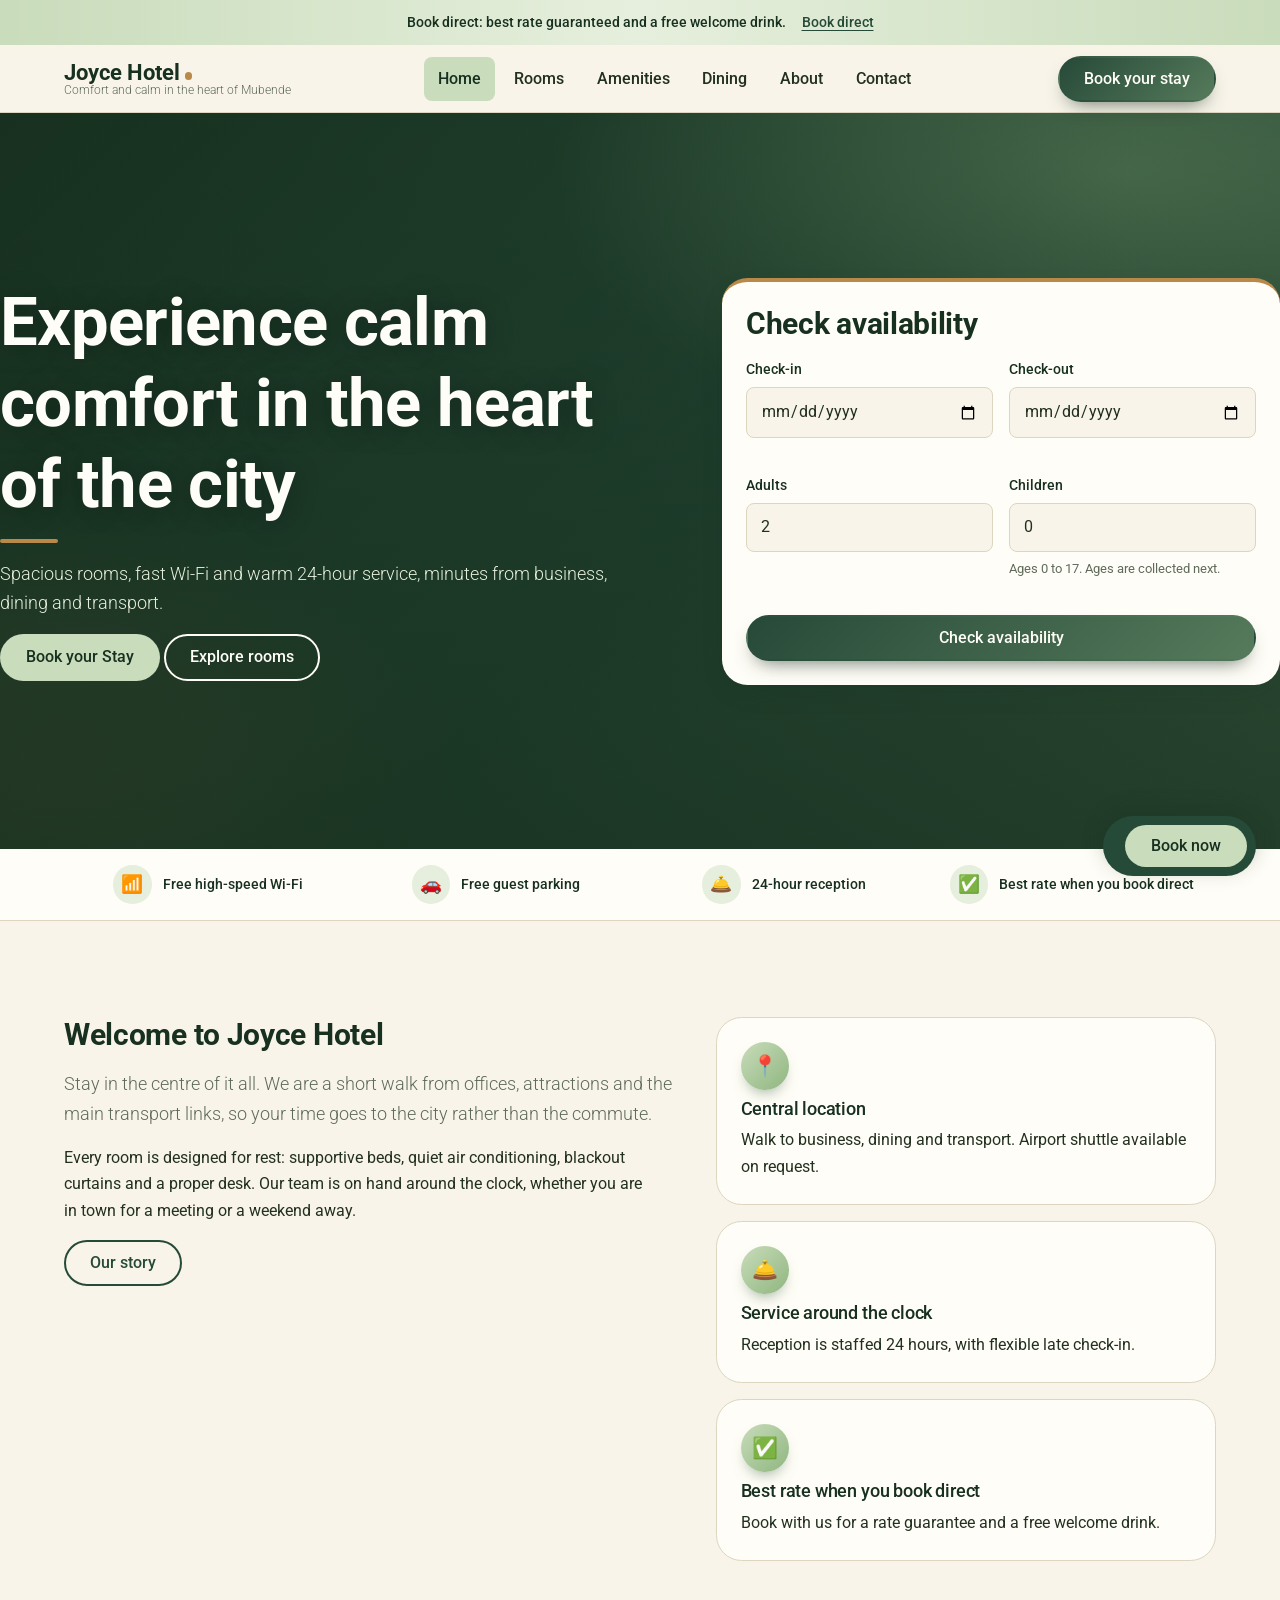
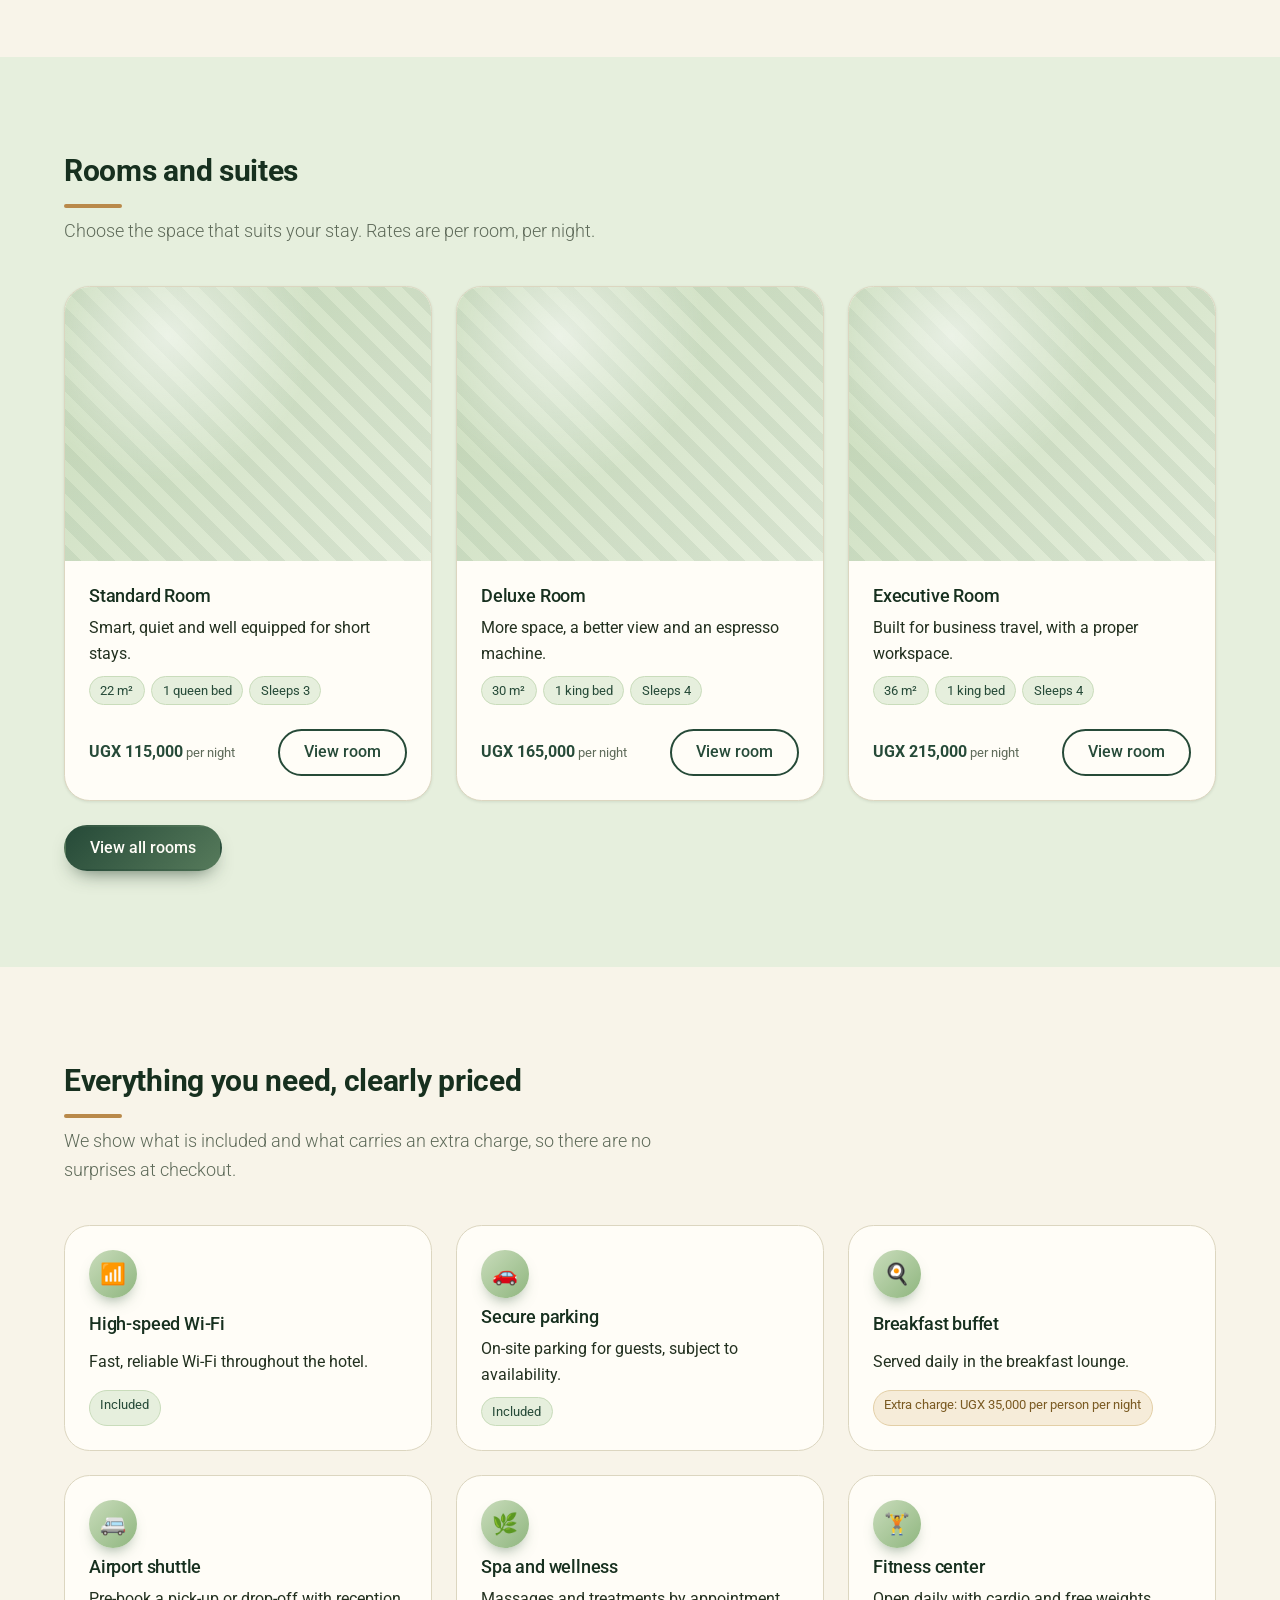
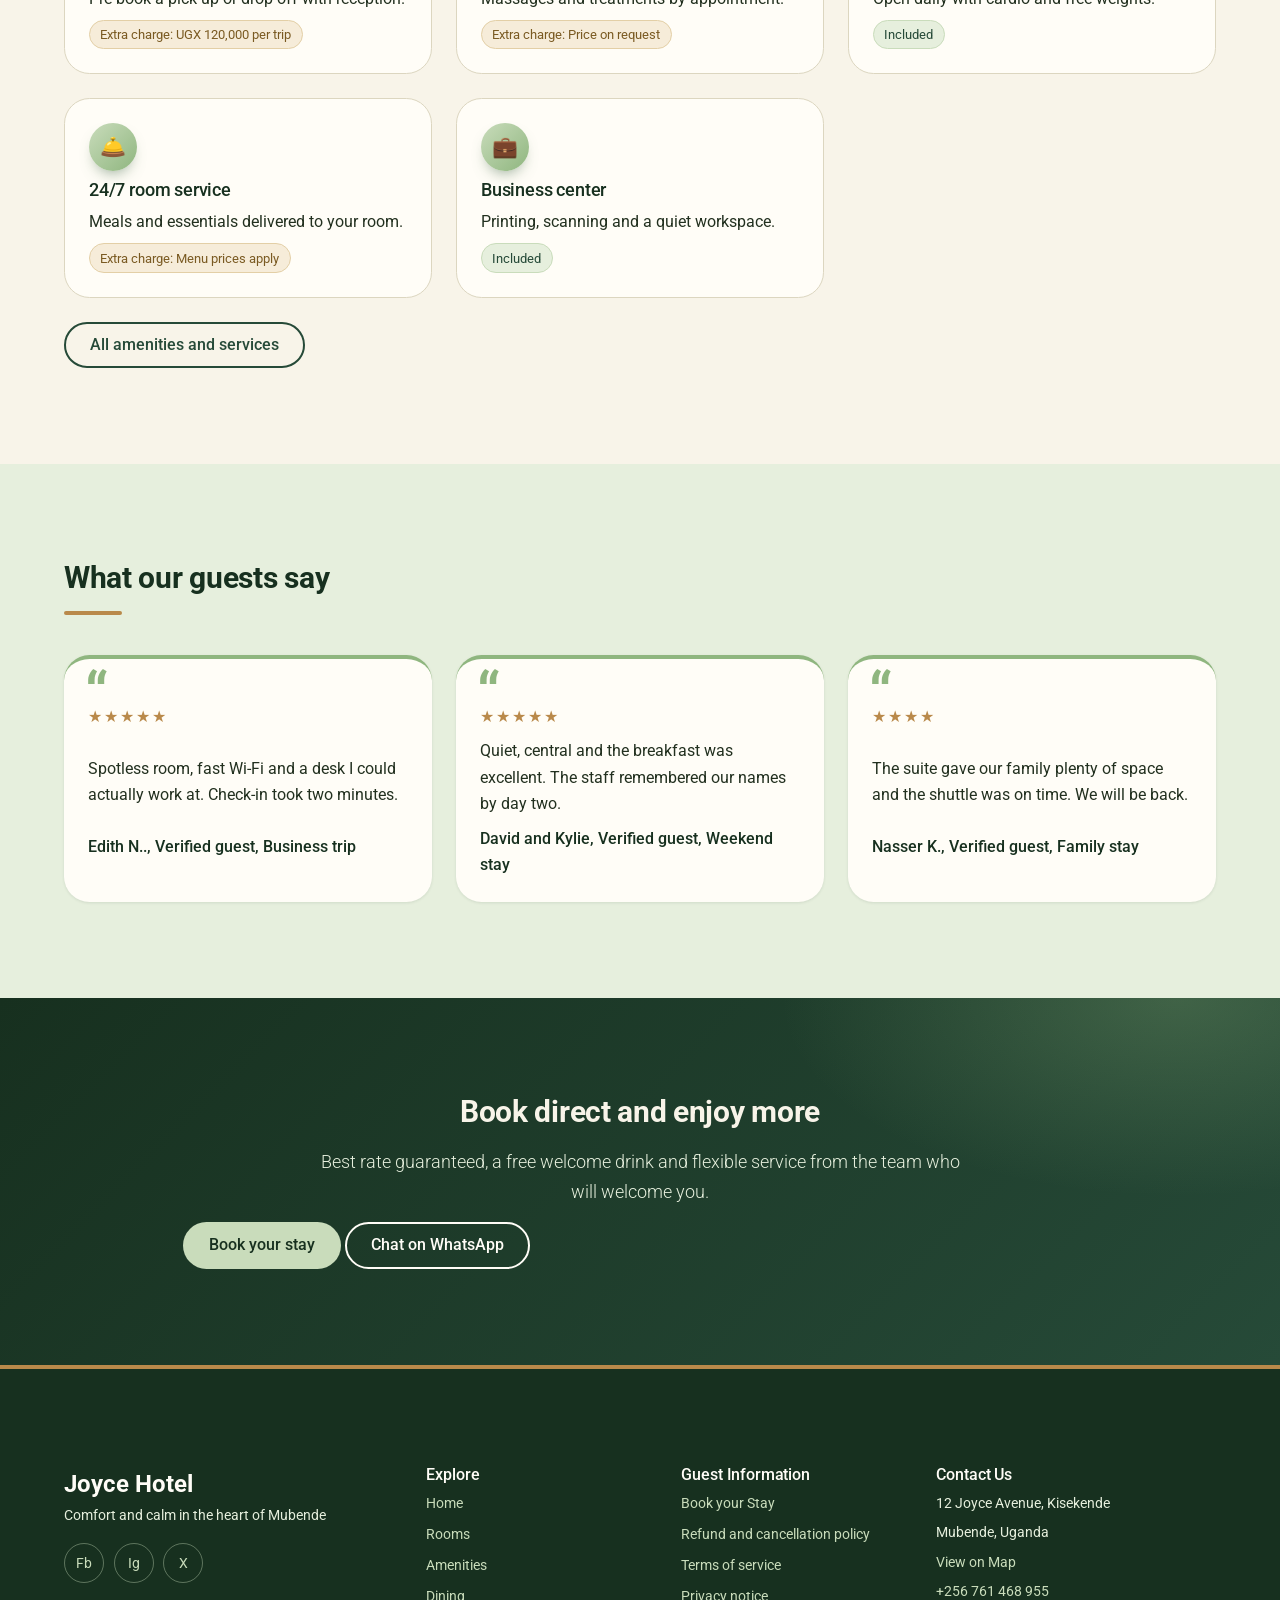
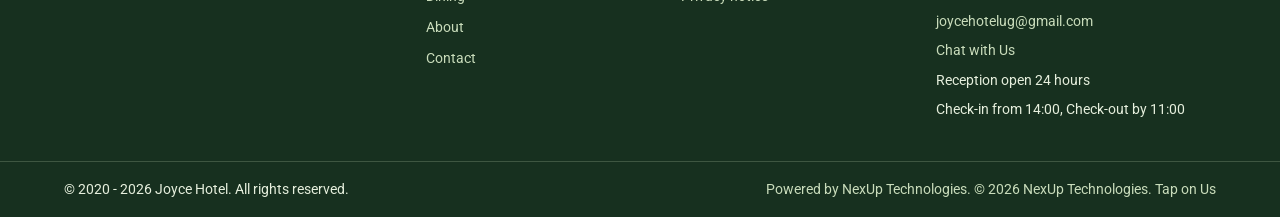
==== index.html @ 11db2467 "Add files via upload" ====
<!DOCTYPE html>
<html lang="en">
<head>
  <meta charset="utf-8">
  <meta name="viewport" content="width=device-width, initial-scale=1">
  <title>Joyce Hotel | Comfortable stays in the heart of Mubende</title>
  <meta name="description" content="Book direct at Joyce Hotel for the best rate, a free welcome drink, fast Wi-Fi, parking and a central city location. Deluxe rooms, executive rooms and suites.">
  <meta name="theme-color" content="#264a38">
  <link rel="preconnect" href="https://fonts.googleapis.com">
  <link rel="preconnect" href="https://fonts.gstatic.com" crossorigin>
  <link href="https://fonts.googleapis.com/css2?family=Roboto:wght@300;400;500;700&display=swap" rel="stylesheet">
  <link rel="stylesheet" href="assets/css/style.css">
  <link rel="stylesheet" href="assets/css/responsive.css">
  <link rel="icon" href="data:image/svg+xml,%3Csvg xmlns=%27http://www.w3.org/2000/svg%27 viewBox=%270 0 100 100%27%3E%3Ctext y=%27.9em%27 font-size=%2790%27%3E%F0%9F%8F%A8%3C/text%3E%3C/svg%3E">
</head>
<body>
  <div data-component="header"></div>

  <main id="main">

    <!-- HERO + AVAILABILITY WIDGET -->
    <section class="hero" aria-labelledby="hero-title">
      <div class="container hero-inner">
        <div class="stack">
          <h1 id="hero-title">Experience calm comfort in the heart of the city</h1>
          <p class="lead">Spacious rooms, fast Wi-Fi and warm 24-hour service, minutes from business, dining and transport.</p>
          <p>
            <a class="btn btn--soft" href="booking.html">Book your Stay</a>
            <a class="btn btn--ghost" href="rooms.html" style="color: var(--white); border-color: var(--white);">Explore rooms</a>
          </p>
        </div>

        <!-- Handled by booking.js (strict validation). Works as a plain GET form to booking.html. -->
        <form id="search-form" class="search-card" action="booking.html" method="get" data-availability-form>
          <h2>Check availability</h2>
          <div class="form-alert form-alert--error hidden" data-form-alert role="alert"></div>
          <div class="form-grid mt-2">
            <div class="field">
              <label for="s-checkIn">Check-in</label>
              <input type="date" id="s-checkIn" name="checkIn" required>
              <span class="field-error" data-error-for="checkIn" role="alert"></span>
            </div>
            <div class="field">
              <label for="s-checkOut">Check-out</label>
              <input type="date" id="s-checkOut" name="checkOut" required>
              <span class="field-error" data-error-for="checkOut" role="alert"></span>
            </div>
            <div class="field">
              <label for="s-adults">Adults</label>
              <input type="number" id="s-adults" name="adults" min="1" max="6" step="1" value="2" inputmode="numeric" required>
              <span class="field-error" data-error-for="adults" role="alert"></span>
            </div>
            <div class="field">
              <label for="s-children">Children</label>
              <input type="number" id="s-children" name="children" min="0" max="4" step="1" value="0" inputmode="numeric" required>
              <span class="field-hint">Ages 0 to <span data-cfg="booking.maxChildAge"></span>. Ages are collected next.</span>
              <span class="field-error" data-error-for="children" role="alert"></span>
            </div>
          </div>
          <button class="btn btn--primary btn--block mt-2" type="submit">Check availability</button>
        </form>
      </div>
    </section>

    <!-- TRUST STRIP -->
    <section class="trust-strip" aria-label="Why stay with us">
      <div class="container">
        <ul role="list">
          <li><span class="trust-icon" aria-hidden="true">📶</span>Free high-speed Wi-Fi</li>
          <li><span class="trust-icon" aria-hidden="true">🚗</span>Free guest parking</li>
          <li><span class="trust-icon" aria-hidden="true">🛎️</span>24-hour reception</li>
          <li><span class="trust-icon" aria-hidden="true">✅</span>Best rate when you book direct</li>
        </ul>
      </div>
    </section>

    <!-- ABOUT -->
    <section class="section" aria-labelledby="about-title">
      <div class="container grid split">
        <div class="stack">
          <h2 id="about-title">Welcome to <span data-cfg="hotel.name"></span></h2>
          <p class="lead">Stay in the centre of it all. We are a short walk from offices, attractions and the main transport links, so your time goes to the city rather than the commute.</p>
          <p>Every room is designed for rest: supportive beds, quiet air conditioning, blackout curtains and a proper desk. Our team is on hand around the clock, whether you are in town for a meeting or a weekend away.</p>
          <p><a class="btn btn--ghost" href="about.html">Our story</a></p>
        </div>
        <div class="stack">
          <article class="amenity">
            <span class="amenity-icon" aria-hidden="true">📍</span>
            <h3>Central location</h3>
            <p>Walk to business, dining and transport. Airport shuttle available on request.</p>
          </article>
          <article class="amenity">
            <span class="amenity-icon" aria-hidden="true">🛎️</span>
            <h3>Service around the clock</h3>
            <p>Reception is staffed 24 hours, with flexible late check-in.</p>
          </article>
          <article class="amenity">
            <span class="amenity-icon" aria-hidden="true">✅</span>
            <h3>Best rate when you book direct</h3>
            <p>Book with us for a rate guarantee and a free welcome drink.</p>
          </article>
        </div>
      </div>
    </section>

    <!-- FEATURED ROOMS -->
    <section class="section section--sage" aria-labelledby="rooms-title">
      <div class="container">
        <div class="section-head">
          <h2 id="rooms-title">Rooms and suites</h2>
          <p class="lead">Choose the space that suits your stay. Rates are per room, per night.</p>
        </div>
        <div class="grid grid--rooms" data-render="featured-rooms" data-limit="3"></div>
        <p class="mt-3"><a class="btn btn--primary" href="rooms.html">View all rooms</a></p>
      </div>
    </section>

    <!-- AMENITIES -->
    <section class="section" aria-labelledby="amenities-title">
      <div class="container">
        <div class="section-head">
          <h2 id="amenities-title">Everything you need, clearly priced</h2>
          <p class="lead">We show what is included and what carries an extra charge, so there are no surprises at checkout.</p>
        </div>
        <div class="grid grid--amenities" data-render="amenities"></div>
        <p class="mt-3"><a class="btn btn--ghost" href="amenities.html">All amenities and services</a></p>
      </div>
    </section>

    <!-- REVIEWS -->
    <section class="section section--sage" aria-labelledby="reviews-title">
      <div class="container">
        <div class="section-head">
          <h2 id="reviews-title">What our guests say</h2>
        </div>
        <div class="grid grid--reviews" data-render="reviews"></div>
      </div>
    </section>

    <!-- DIRECT BOOKING -->
    <section class="section section--forest" aria-labelledby="direct-title">
      <div class="container text-center stack">
        <h2 id="direct-title">Book direct and enjoy more</h2>
        <p class="lead" style="margin-inline: auto; color: var(--sage-100);">Best rate guaranteed, a free welcome drink and flexible service from the team who will welcome you.</p>
        <p>
          <a class="btn btn--soft" href="booking.html">Book your stay</a>
          <a class="btn btn--ghost" href="#" data-link="whatsapp" style="color: var(--white); border-color: var(--white);">Chat on WhatsApp</a>
        </p>
      </div>
    </section>

  </main>

  <div data-component="footer"></div>

  <script src="assets/js/config.js" defer></script>
  <script src="assets/js/main.js" defer></script>
  <script src="assets/js/booking.js" defer></script>
</body>
</html>
---- assets/css/style.css ----
/* ==========================================================================
   Joyce Hotel: style.css  (base, mobile-first)
   Contents: 1 Tokens · 2 Reset · 3 Type · 4 Layout · 5 Buttons · 6 Header/Nav
   7 Hero · 8 Booking form · 9 Cards · 10 Sections · 11 Dialog · 12 Policies
   13 Footer · 14 Book-now bar · 15 Utilities
   Edit colours/fonts ONLY in section 1.
   ========================================================================== */

/* 1. TOKENS */
:root {
  --cream: #f8f4e9;
  --cream-deep: #efe8d3;
  --sage-100: #e6efdd;
  --sage-300: #c9dcbb;
  --sage-500: #8fb67f;
  --moss: #567a5b;
  --forest: #264a38;
  --forest-dark: #17301f;
  --ink: #22301f;
  --muted: #5f6b5a;
  --line: #dcd6c0;
  --accent: #b9894a;          /* quiet brass, used sparingly */
  --danger: #a6392f;
  --success: #2f7a4b;
  --white: #fffdf7;

  --font: "Roboto", "Helvetica Neue", Arial, sans-serif;
  --fs-sm: 0.875rem;
  --fs-base: 1rem;
  --fs-md: 1.125rem;
  --fs-lg: clamp(1.4rem, 1.1rem + 1.2vw, 1.9rem);
  --fs-xl: clamp(1.9rem, 1.3rem + 2.6vw, 3.1rem);
  --fs-hero: clamp(2.2rem, 1.4rem + 4vw, 4.2rem);

  --space-1: 0.5rem;
  --space-2: 1rem;
  --space-3: 1.5rem;
  --space-4: 2.5rem;
  --space-5: clamp(3rem, 2rem + 5vw, 6rem);

  --radius-sm: 0.5rem;
  --radius: 0.9rem;
  --radius-lg: 1.6rem;
  --shadow-sm: 0 1px 3px rgba(23, 48, 31, 0.1);
  --shadow-md: 0 10px 30px -12px rgba(23, 48, 31, 0.28);
  --header-h: 4.25rem;
  --container: 72rem;
  --ease: 0.25s ease;
}

/* 2. RESET */
*, *::before, *::after { box-sizing: border-box; }
* { margin: 0; }
html { scroll-behavior: smooth; scroll-padding-top: calc(var(--header-h) + 1rem); -webkit-text-size-adjust: 100%; }
body {
  font-family: var(--font);
  font-size: var(--fs-base);
  line-height: 1.65;
  color: var(--ink);
  background: var(--cream);
  padding-bottom: 5rem; /* room for mobile book bar */
  -webkit-font-smoothing: antialiased;
}
img, picture, svg, video { display: block; max-width: 100%; height: auto; }
input, button, select, textarea { font: inherit; color: inherit; }
button { cursor: pointer; }
a { color: var(--forest); text-underline-offset: 0.2em; }
ul[role="list"], ol[role="list"] { list-style: none; padding: 0; }
:focus-visible { outline: 3px solid var(--accent); outline-offset: 3px; border-radius: 4px; }
.skip-link { position: absolute; left: -999px; top: 0; background: var(--forest); color: var(--white); padding: 0.75rem 1rem; z-index: 200; }
.skip-link:focus { left: 0.5rem; top: 0.5rem; }

/* 3. TYPE */
h1, h2, h3, h4 { line-height: 1.2; font-weight: 700; color: var(--forest-dark); letter-spacing: -0.01em; }
h1 { font-size: var(--fs-xl); }
h2 { font-size: var(--fs-lg); }
h3 { font-size: var(--fs-md); font-weight: 500; }
p { max-width: 65ch; }
.lead { font-size: var(--fs-md); color: var(--muted); font-weight: 300; }
.price { font-weight: 700; color: var(--forest); }
.price small { font-weight: 400; color: var(--muted); }

/* 4. LAYOUT */
.container { width: min(100% - 2rem, var(--container)); margin-inline: auto; }
.section { padding-block: var(--space-5); }
.section--sage { background: var(--sage-100); }
.section--forest { background: var(--forest); color: var(--cream); }
.section--forest h2, .section--forest h3 { color: var(--cream); }
.section-head { margin-bottom: var(--space-4); display: grid; gap: var(--space-1); }
.grid { display: grid; gap: var(--space-3); }
.grid--rooms, .grid--amenities, .grid--reviews { grid-template-columns: 1fr; }
.stack > * + * { margin-top: var(--space-2); }
.page-hero { padding-block: var(--space-5) var(--space-4); background: var(--sage-100); border-bottom: 1px solid var(--line); }

/* 5. BUTTONS */
.btn {
  display: inline-flex; align-items: center; justify-content: center; gap: 0.5rem;
  min-height: 2.9rem; padding: 0.7rem 1.5rem;
  border: 2px solid transparent; border-radius: 999px;
  font-weight: 500; text-decoration: none; line-height: 1;
  transition: background var(--ease), color var(--ease), transform var(--ease);
}
.btn--primary { background: var(--forest); color: var(--white); }
.btn--primary:hover { background: var(--forest-dark); }
.btn--soft { background: var(--sage-300); color: var(--forest-dark); }
.btn--soft:hover { background: var(--sage-500); }
.btn--ghost { border-color: var(--forest); color: var(--forest); background: transparent; }
.btn--ghost:hover { background: var(--forest); color: var(--white); }
.btn--whatsapp { background: #1f8f4e; color: #fff; }
.btn--whatsapp:hover { background: #17703c; }
.btn--block { width: 100%; }
.btn[disabled], .btn[aria-disabled="true"] { opacity: 0.5; cursor: not-allowed; }

/* 6. HEADER / NAV */
.site-header {
  position: sticky; top: 0; z-index: 100; height: var(--header-h);
  background: rgba(248, 244, 233, 0.96); backdrop-filter: blur(8px);
  border-bottom: 1px solid var(--line);
}
.nav { height: 100%; display: flex; align-items: center; justify-content: space-between; gap: var(--space-2); }
.brand { display: flex; flex-direction: column; text-decoration: none; line-height: 1.1; color: var(--forest-dark); }
.brand-name { font-size: 1.35rem; font-weight: 700; }
.brand-tag { font-size: 0.75rem; color: var(--muted); font-weight: 300; }
.nav-toggle {
  display: inline-grid; place-items: center; width: 2.9rem; height: 2.9rem;
  border: 1px solid var(--line); border-radius: var(--radius-sm); background: var(--white);
}
.nav-toggle-bars, .nav-toggle-bars::before, .nav-toggle-bars::after {
  display: block; width: 1.3rem; height: 2px; background: var(--forest); content: ""; transition: transform var(--ease), opacity var(--ease);
}
.nav-toggle-bars { position: relative; }
.nav-toggle-bars::before { position: absolute; top: -6px; }
.nav-toggle-bars::after { position: absolute; top: 6px; }
.nav-toggle[aria-expanded="true"] .nav-toggle-bars { background: transparent; }
.nav-toggle[aria-expanded="true"] .nav-toggle-bars::before { transform: translateY(6px) rotate(45deg); }
.nav-toggle[aria-expanded="true"] .nav-toggle-bars::after { transform: translateY(-6px) rotate(-45deg); }
.nav-menu {
  position: absolute; inset: var(--header-h) 0 auto 0;
  display: none; flex-direction: column; gap: 0.25rem; padding: var(--space-2);
  background: var(--cream); border-bottom: 1px solid var(--line); box-shadow: var(--shadow-md);
  list-style: none; margin: 0;
}
.nav-menu.is-open { display: flex; }
.nav-link { display: block; padding: 0.8rem 1rem; border-radius: var(--radius-sm); text-decoration: none; color: var(--ink); font-weight: 500; }
.nav-link:hover { background: var(--sage-100); }
.nav-link[aria-current="page"] { background: var(--sage-300); color: var(--forest-dark); }
.nav-cta { display: none; }

/* 7. HERO */
.hero { position: relative; isolation: isolate; color: var(--white); padding-block: var(--space-5); min-height: min(88vh, 46rem); display: flex; align-items: center; }
.hero::before {
  content: ""; position: absolute; inset: 0; z-index: -2;
  background: var(--forest) url("../images/hero-bg.jpg") center / cover no-repeat;
}
.hero::after { content: ""; position: absolute; inset: 0; z-index: -1; background: linear-gradient(180deg, rgba(23,48,31,0.55), rgba(23,48,31,0.78)); }
.hero h1 { font-size: var(--fs-hero); color: var(--white); max-width: 16ch; }
.hero .lead { color: var(--sage-100); margin-top: var(--space-2); }
.hero-inner { display: grid; gap: var(--space-4); width: 100%; }

/* 8. BOOKING FORM (shared by hero widget + booking page) */
.search-card, .form-card {
  background: var(--white); color: var(--ink); border-radius: var(--radius-lg);
  padding: var(--space-3); box-shadow: var(--shadow-md);
}
.form-grid { display: grid; gap: var(--space-2); grid-template-columns: 1fr; }
.field { display: grid; gap: 0.35rem; align-content: start; }
.field label, .field legend { font-size: var(--fs-sm); font-weight: 500; color: var(--forest-dark); }
.field input, .field select, .field textarea {
  width: 100%; min-height: 2.9rem; padding: 0.65rem 0.85rem;
  background: var(--cream); border: 1.5px solid var(--line); border-radius: var(--radius-sm);
  transition: border-color var(--ease), box-shadow var(--ease);
}
.field textarea { min-height: 6.5rem; resize: vertical; }
.field input:focus, .field select:focus, .field textarea:focus { border-color: var(--moss); box-shadow: 0 0 0 3px var(--sage-300); outline: none; }
.field.has-error input, .field.has-error select, .field.has-error textarea { border-color: var(--danger); background: #fdf3f1; }
.field-hint { font-size: 0.8rem; color: var(--muted); }
.field-error { font-size: 0.82rem; color: var(--danger); font-weight: 500; min-height: 1.1em; }
.field--full { grid-column: 1 / -1; }
.child-ages { display: grid; gap: var(--space-1); grid-template-columns: repeat(2, 1fr); }
.check { display: flex; gap: 0.7rem; align-items: flex-start; font-size: var(--fs-sm); }
.check input { width: 1.2rem; height: 1.2rem; min-height: 0; margin-top: 0.2rem; accent-color: var(--forest); }
.form-alert { padding: 0.9rem 1rem; border-radius: var(--radius-sm); font-size: var(--fs-sm); }
.form-alert--error { background: #fdf3f1; border: 1px solid var(--danger); color: var(--danger); }
.form-alert--success { background: var(--sage-100); border: 1px solid var(--success); color: var(--forest-dark); }
.summary { border: 1px solid var(--line); border-radius: var(--radius); padding: var(--space-2); background: var(--cream); }
.summary dl { display: grid; grid-template-columns: 1fr auto; gap: 0.4rem 1rem; }
.summary dt { color: var(--muted); }
.summary dd { text-align: right; font-weight: 500; }
.summary .total { grid-column: 1 / -1; border-top: 1px solid var(--line); padding-top: 0.6rem; display: flex; justify-content: space-between; font-weight: 700; color: var(--forest-dark); font-size: var(--fs-md); }

.form-card fieldset { border: 0; padding: 0; margin: 0; min-width: 0; display: grid; gap: var(--space-2); }
.form-card fieldset + fieldset { margin-top: var(--space-3); padding-top: var(--space-3); border-top: 1px solid var(--line); }
.form-card legend { font-size: var(--fs-md); font-weight: 700; color: var(--forest-dark); padding: 0; margin-bottom: var(--space-1); }
.form-card--wide { max-width: 52rem; margin-inline: auto; }

/* 9. CARDS */
.card { background: var(--white); border: 1px solid var(--line); border-radius: var(--radius); overflow: hidden; display: flex; flex-direction: column; transition: box-shadow var(--ease), transform var(--ease); }
.card:hover { box-shadow: var(--shadow-md); }
.card-media { aspect-ratio: 4 / 3; background: var(--sage-300); object-fit: cover; width: 100%; }
.card-body { padding: var(--space-3); display: grid; gap: var(--space-1); flex: 1; align-content: start; }
.card-foot { padding: 0 var(--space-3) var(--space-3); display: flex; align-items: center; justify-content: space-between; gap: var(--space-2); flex-wrap: wrap; }
.tag-list { display: flex; flex-wrap: wrap; gap: 0.4rem; list-style: none; padding: 0; }
.tag { font-size: 0.8rem; padding: 0.2rem 0.65rem; border-radius: 999px; background: var(--sage-100); color: var(--forest); border: 1px solid var(--sage-300); }
.tag--paid { background: #f6ecd9; border-color: #e3cfa6; color: #7a5a22; }
.amenity { padding: var(--space-3); background: var(--white); border: 1px solid var(--line); border-radius: var(--radius); display: grid; gap: 0.5rem; }
.amenity-icon { width: 2.6rem; height: 2.6rem; display: grid; place-items: center; border-radius: 50%; background: var(--sage-300); color: var(--forest); font-size: 1.3rem; }
.review { padding: var(--space-3); background: var(--white); border-left: 4px solid var(--sage-500); border-radius: var(--radius-sm); display: grid; gap: 0.5rem; }
.review cite { font-style: normal; font-weight: 500; color: var(--forest-dark); }
.stars { color: var(--accent); letter-spacing: 0.12em; }

/* 10. SECTIONS & COMPONENTS */
.tabs { display: flex; gap: 0.5rem; overflow-x: auto; padding-bottom: 0.5rem; margin-bottom: var(--space-3); scrollbar-width: thin; }
.tab { flex: none; padding: 0.55rem 1.1rem; border-radius: 999px; border: 1.5px solid var(--line); background: var(--white); font-weight: 500; }
.tab[aria-selected="true"] { background: var(--forest); border-color: var(--forest); color: var(--white); }
.offer-banner { background: var(--sage-300); color: var(--forest-dark); padding: 0.7rem 0; text-align: center; font-size: var(--fs-sm); font-weight: 500; }
.offer-banner .container { display: flex; flex-wrap: wrap; justify-content: center; align-items: center; gap: 0.5rem 1rem; }
.gallery { display: grid; gap: var(--space-1); grid-template-columns: repeat(2, 1fr); }
.gallery button { padding: 0; border: 0; border-radius: var(--radius-sm); overflow: hidden; background: var(--sage-300); aspect-ratio: 1; }
.gallery img { width: 100%; height: 100%; object-fit: cover; transition: transform var(--ease); }
.gallery button:hover img { transform: scale(1.04); }
.spec-list { display: grid; gap: 0.6rem; list-style: none; padding: 0; }
.spec-list li { display: flex; justify-content: space-between; gap: 1rem; border-bottom: 1px dashed var(--line); padding-bottom: 0.5rem; }
.table-wrap { overflow-x: auto; border: 1px solid var(--line); border-radius: var(--radius); background: var(--white); }
table { width: 100%; border-collapse: collapse; min-width: 32rem; }
th, td { padding: 0.8rem 1rem; text-align: left; border-bottom: 1px solid var(--line); }
th { background: var(--sage-100); color: var(--forest-dark); font-weight: 500; }
.map-frame { width: 100%; min-height: 20rem; border: 0; border-radius: var(--radius); background: var(--sage-300); }
.toast { position: fixed; left: 50%; bottom: 6rem; transform: translateX(-50%); z-index: 400; background: var(--forest-dark); color: var(--white); padding: 0.8rem 1.3rem; border-radius: 999px; box-shadow: var(--shadow-md); max-width: calc(100% - 2rem); }

/* 11. DIALOG */
dialog { border: 0; border-radius: var(--radius-lg); padding: 0; width: min(100% - 1.5rem, 40rem); max-height: 92vh; background: var(--cream); color: var(--ink); box-shadow: 0 30px 80px -20px rgba(0,0,0,0.5); }
dialog::backdrop { background: rgba(23, 48, 31, 0.6); backdrop-filter: blur(2px); }
.dialog-head { display: flex; justify-content: space-between; align-items: center; gap: 1rem; padding: var(--space-2) var(--space-3); border-bottom: 1px solid var(--line); position: sticky; top: 0; background: var(--cream); z-index: 1; }
.dialog-body { padding: var(--space-3); display: grid; gap: var(--space-2); }
.dialog-close { width: 2.6rem; height: 2.6rem; border-radius: 50%; border: 1px solid var(--line); background: var(--white); font-size: 1.3rem; line-height: 1; }
.send-actions { display: grid; gap: var(--space-1); }

/* 12. POLICIES / LONG TEXT */
.prose { max-width: 70ch; }
.prose h2 { margin-top: var(--space-4); }
.prose h3 { margin-top: var(--space-3); }
.prose p, .prose ul, .prose ol { margin-top: var(--space-1); }
.prose ul, .prose ol { padding-left: 1.3rem; }
.prose li + li { margin-top: 0.35rem; }
.policy-nav { display: flex; flex-wrap: wrap; gap: 0.5rem; margin-bottom: var(--space-3); }

/* 13. FOOTER */
.site-footer { background: var(--forest-dark); color: var(--sage-100); font-size: var(--fs-sm); }
.footer-main { display: grid; gap: var(--space-4); padding-block: var(--space-5) var(--space-4); grid-template-columns: 1fr; }
.footer-brand { font-size: 1.5rem; font-weight: 700; color: var(--white); }
.footer-col h3 { color: var(--white); font-size: var(--fs-base); margin-bottom: var(--space-1); }
.footer-col ul { list-style: none; padding: 0; display: grid; gap: 0.5rem; }
.site-footer a { color: var(--sage-300); text-decoration: none; }
.site-footer a:hover { color: var(--white); text-decoration: underline; }
.footer-address { font-style: normal; display: grid; gap: 0.4rem; }
.footer-social { display: flex; gap: 0.6rem; margin-top: var(--space-2); }
.footer-social a { width: 2.5rem; height: 2.5rem; display: grid; place-items: center; border: 1px solid rgba(201, 220, 187, 0.4); border-radius: 50%; }
.footer-bottom { border-top: 1px solid rgba(201, 220, 187, 0.22); padding-block: var(--space-2); }
.footer-bottom .container { display: grid; gap: 0.5rem; }
.footer-legal { display: flex; flex-wrap: wrap; gap: 0.4rem 1.2rem; }
.footer-credit { color: var(--sage-300); }

/* 14. BOOK-NOW BAR (persistent on every page) */
.book-bar {
  position: fixed; inset: auto 0 0 0; z-index: 150;
  display: flex; align-items: center; justify-content: space-between; gap: 1rem;
  padding: 0.7rem 1rem calc(0.7rem + env(safe-area-inset-bottom, 0px));
  background: var(--forest); color: var(--white); box-shadow: 0 -6px 20px rgba(23, 48, 31, 0.25);
}
.book-bar p { font-size: var(--fs-sm); line-height: 1.3; }
.book-bar .btn { background: var(--sage-300); color: var(--forest-dark); flex: none; }
.book-bar .btn:hover { background: var(--white); }

/* 15. UTILITIES */
.visually-hidden { position: absolute !important; width: 1px; height: 1px; margin: -1px; padding: 0; overflow: hidden; clip: rect(0 0 0 0); white-space: nowrap; border: 0; }
.text-center { text-align: center; }
.mt-2 { margin-top: var(--space-2); }
.mt-3 { margin-top: var(--space-3); }
.hidden { display: none !important; }

/* 16. POLISH LAYER (visual refinement; safe to tune, nothing here is structural) */
::selection { background: var(--sage-300); color: var(--forest-dark); }

/* Scroll reveal (classes are added by main.js only) */
.reveal { opacity: 0; transform: translateY(26px); transition: opacity 0.7s ease, transform 0.7s ease; transition-delay: var(--reveal-delay, 0ms); }
.reveal.is-visible { opacity: 1; transform: none; }

/* Header and banner */
.site-header { transition: box-shadow var(--ease); }
.site-header.is-scrolled { box-shadow: 0 12px 30px -20px rgba(23, 48, 31, 0.55); }
.brand-name::after { content: ""; display: inline-block; width: 0.45rem; height: 0.45rem; margin-left: 0.3rem; border-radius: 50%; background: var(--accent); }
.offer-banner { background: linear-gradient(90deg, var(--sage-300), var(--sage-100) 50%, var(--sage-300)); }

/* Hero: layered light, works even before photos are added */
.hero::before {
  background:
    radial-gradient(58rem 30rem at 88% 8%, rgba(143, 182, 127, 0.5), transparent 62%),
    radial-gradient(42rem 28rem at 4% 92%, rgba(185, 137, 74, 0.28), transparent 62%),
    url("../images/hero-bg.jpg") center / cover no-repeat,
    linear-gradient(135deg, var(--forest-dark), var(--forest) 55%, var(--moss));
}
.hero::after { background: linear-gradient(180deg, rgba(23, 48, 31, 0.3), rgba(23, 48, 31, 0.82)); }
.hero h1 { text-shadow: 0 2px 28px rgba(0, 0, 0, 0.28); }
.hero h1::after, .page-hero h1::after, .section-head h2::after {
  content: ""; display: block; width: 3.6rem; height: 4px; margin-top: 0.9rem; border-radius: 4px; background: var(--accent);
}
.text-center h2::after { margin-inline: auto; }
.search-card { border-top: 4px solid var(--accent); }
.page-hero { background: linear-gradient(180deg, var(--sage-100), var(--cream)); }

/* Trust strip under the hero */
.trust-strip { background: var(--white); border-bottom: 1px solid var(--line); }
.trust-strip ul { list-style: none; padding: 0; display: grid; grid-template-columns: repeat(2, 1fr); }
.trust-strip li { display: flex; align-items: center; gap: 0.7rem; padding: 1rem 0.4rem; font-size: var(--fs-sm); font-weight: 500; color: var(--forest-dark); }
.trust-icon { flex: none; width: 2.4rem; height: 2.4rem; display: grid; place-items: center; border-radius: 50%; background: var(--sage-100); font-size: 1.1rem; }

/* Buttons */
.btn--primary { background: linear-gradient(135deg, var(--forest), var(--moss)); box-shadow: 0 10px 20px -10px rgba(23, 48, 31, 0.7); }
.btn--primary:hover { background: linear-gradient(135deg, var(--forest-dark), var(--forest)); }
.btn:hover { transform: translateY(-2px); }
.btn:active { transform: translateY(0); }

/* Cards, amenities, reviews */
.card { border-radius: var(--radius-lg); box-shadow: var(--shadow-sm); }
.card:hover { transform: translateY(-6px); box-shadow: 0 26px 42px -24px rgba(23, 48, 31, 0.5); }
.card-media { transition: transform 0.6s ease; }
.card:hover .card-media { transform: scale(1.05); }
div.card-media {
  background:
    radial-gradient(circle at 28% 18%, rgba(255, 255, 255, 0.6), transparent 42%),
    repeating-linear-gradient(45deg, rgba(86, 122, 91, 0.1) 0 12px, transparent 12px 24px),
    linear-gradient(135deg, var(--sage-300), var(--sage-100));
}
.amenity { border-radius: var(--radius-lg); transition: transform var(--ease), box-shadow var(--ease), border-color var(--ease); }
.amenity:hover { transform: translateY(-4px); box-shadow: var(--shadow-md); border-color: var(--sage-500); }
.amenity-icon { width: 3rem; height: 3rem; background: linear-gradient(135deg, var(--sage-300), var(--sage-500)); box-shadow: 0 8px 16px -8px rgba(86, 122, 91, 0.8); }
.review { position: relative; padding-top: 2.8rem; border-left: 0; border-top: 4px solid var(--sage-500); border-radius: var(--radius-lg); box-shadow: var(--shadow-sm); }
.review::before { content: "\201C"; position: absolute; top: 0.4rem; left: 1.3rem; font-size: 3.6rem; line-height: 1; font-weight: 700; color: var(--sage-500); }

/* Dark sections and footer */
.section--forest { background: radial-gradient(40rem 20rem at 92% 0%, rgba(143, 182, 127, 0.28), transparent 62%), linear-gradient(135deg, var(--forest-dark), var(--forest)); }
.site-footer { border-top: 4px solid var(--accent); }
---- assets/css/responsive.css ----
/* ==========================================================================
   Joyce Hotel: responsive.css
   Mobile-first: style.css is the 320px base; these layers ADD to it.
   Breakpoints: 480 · 768 · 1024 · 1440, plus motion + print preferences.
   ========================================================================== */

/* >= 480px: large phones */
@media (min-width: 480px) {
  .gallery { grid-template-columns: repeat(3, 1fr); }
  .child-ages { grid-template-columns: repeat(3, 1fr); }
  .send-actions { grid-template-columns: 1fr 1fr; }
}

/* >= 768px: tablets */
@media (min-width: 768px) {
  body { padding-bottom: 0; }
  .grid--rooms, .grid--amenities, .grid--reviews { grid-template-columns: repeat(2, 1fr); }
  .form-grid { grid-template-columns: repeat(2, 1fr); }
  .search-card .form-grid { grid-template-columns: repeat(2, 1fr); }
  .footer-main { grid-template-columns: repeat(2, 1fr); }
  .footer-bottom .container { grid-template-columns: 1fr auto; align-items: center; }
  .footer-credit { text-align: right; }
  .gallery { grid-template-columns: repeat(4, 1fr); }
  .split { display: grid; grid-template-columns: 1.1fr 0.9fr; gap: var(--space-4); align-items: start; }

  /* Book bar becomes a floating pill so it stays persistent without a full-width strip */
  .book-bar { inset: auto 1.5rem 1.5rem auto; border-radius: 999px; padding: 0.55rem 0.55rem 0.55rem 1.4rem; }
  .book-bar p { display: none; }
  .book-bar .btn { min-height: 2.6rem; }
}

/* >= 768px: trust strip in one row */
@media (min-width: 768px) {
  .trust-strip ul { grid-template-columns: repeat(4, 1fr); }
  .trust-strip li { justify-content: center; }
}

/* >= 1024px: laptops, full horizontal navigation */
@media (min-width: 1024px) {
  .nav-toggle { display: none; }
  .nav-menu {
    position: static; display: flex; flex-direction: row; align-items: center; gap: 0.25rem;
    padding: 0; background: none; border: 0; box-shadow: none;
  }
  .nav-link { padding: 0.55rem 0.9rem; }
  .nav-cta { display: inline-flex; }
  .grid--rooms, .grid--amenities { grid-template-columns: repeat(3, 1fr); }
  .hero-inner { grid-template-columns: 1.1fr 0.9fr; align-items: center; }
  .search-card .form-grid { grid-template-columns: repeat(2, 1fr); }
  .footer-main { grid-template-columns: 1.5fr 1fr 1fr 1.3fr; }
  .grid--reviews { grid-template-columns: repeat(3, 1fr); }
}

/* >= 1440px: wide displays */
@media (min-width: 1440px) {
  :root { --container: 80rem; }
  .hero { min-height: 50rem; }
}

/* Small phones: 360px and below */
@media (max-width: 360px) {
  .brand-tag { display: none; }
  .btn { padding-inline: 1.1rem; }
  .book-bar p { font-size: 0.8rem; }
}

/* Users who prefer reduced motion */
@media (prefers-reduced-motion: reduce) {
  .reveal { opacity: 1; transform: none; }
  *, *::before, *::after { animation-duration: 0.01ms !important; animation-iteration-count: 1 !important; transition-duration: 0.01ms !important; scroll-behavior: auto !important; }
}

/* Print: clean policies and booking confirmations */
@media print {
  .site-header, .book-bar, .nav-toggle, .offer-banner, .site-footer .footer-social { display: none !important; }
  .reveal { opacity: 1 !important; transform: none !important; }
  body { background: #fff; padding: 0; }
  a { color: inherit; }
}
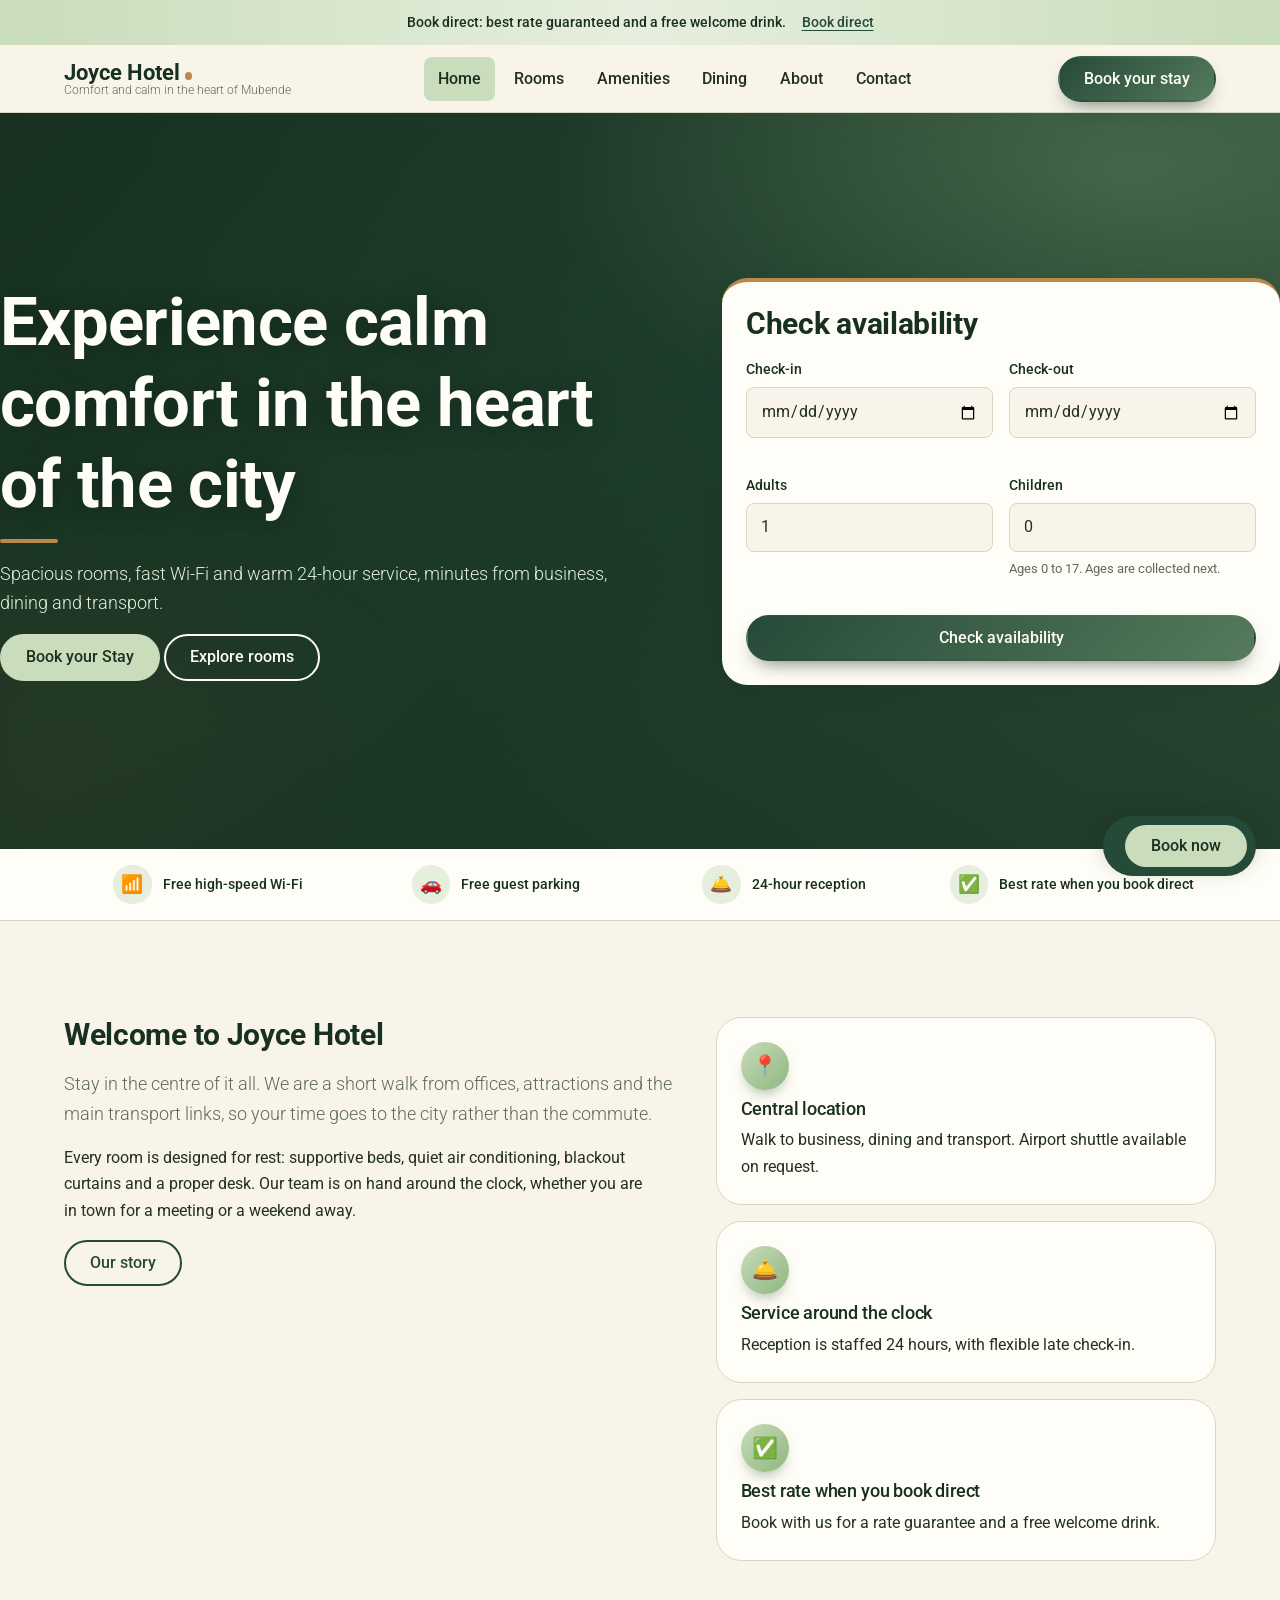
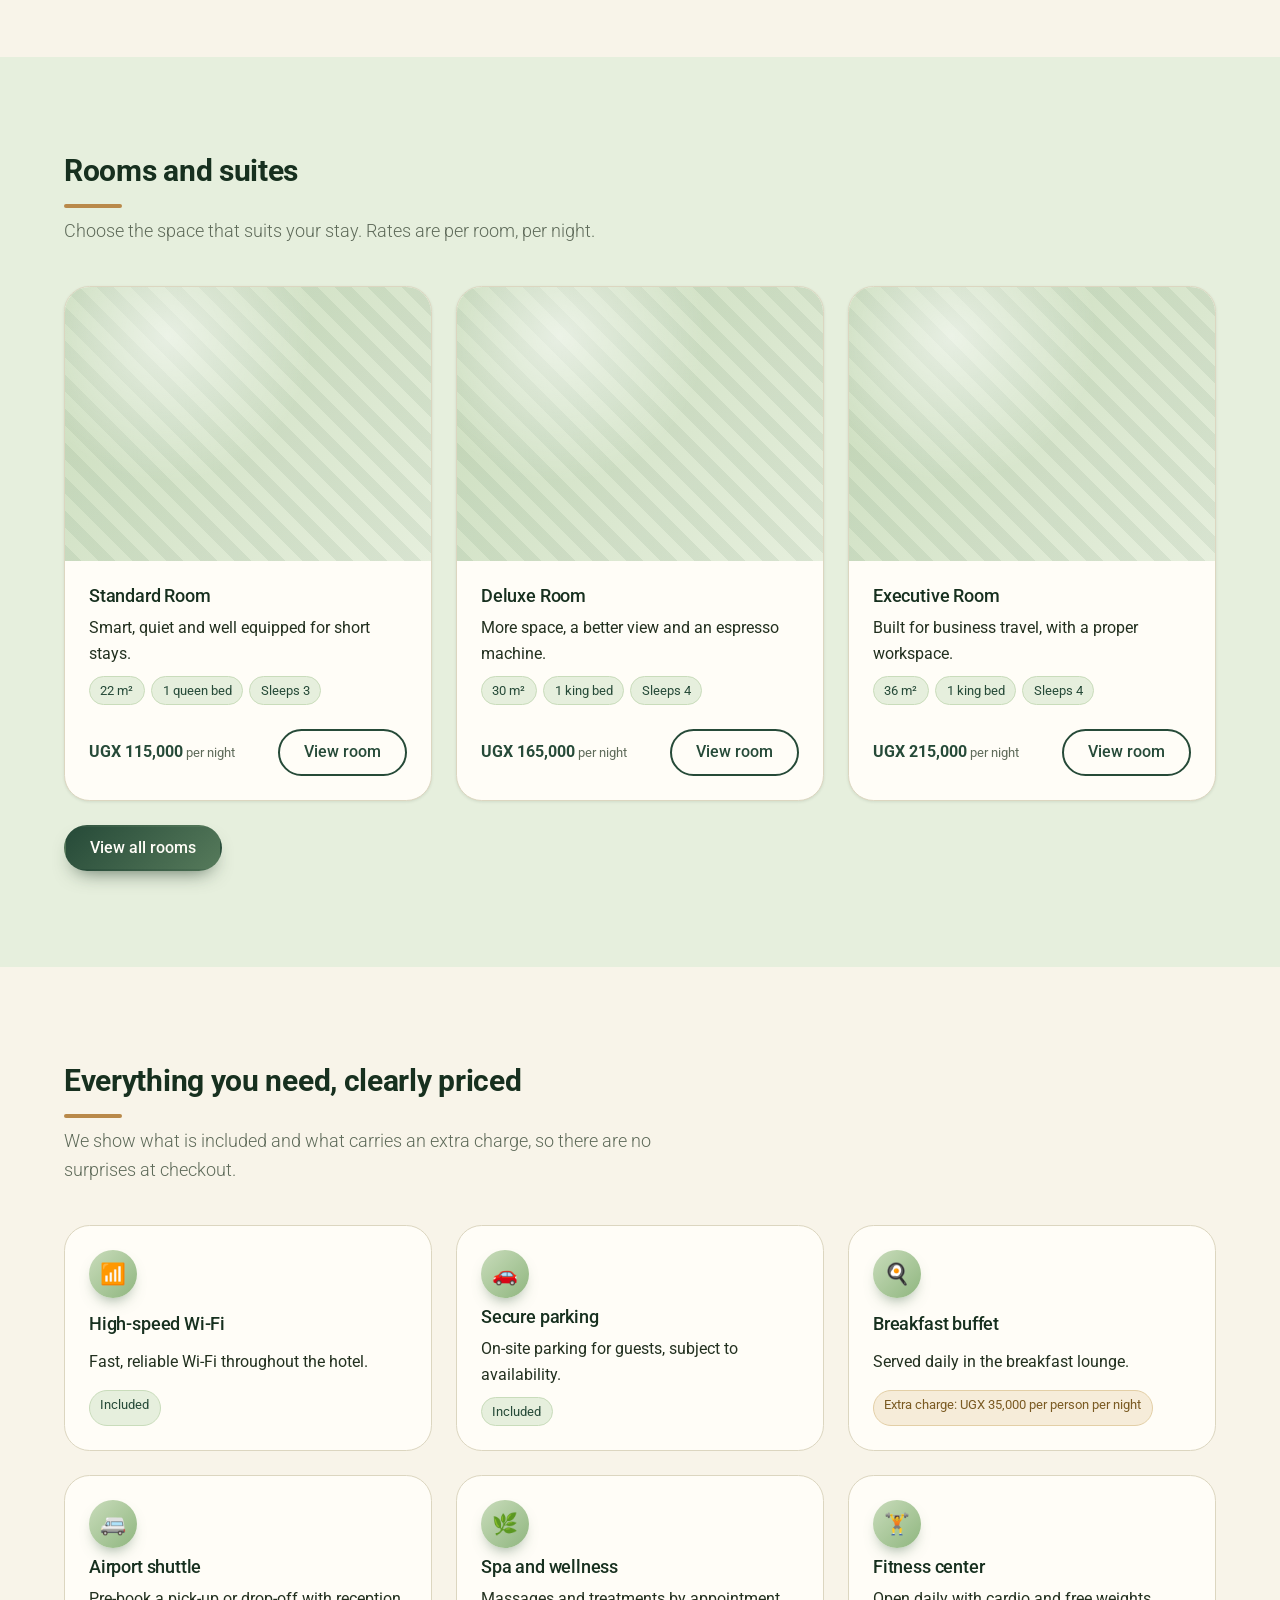
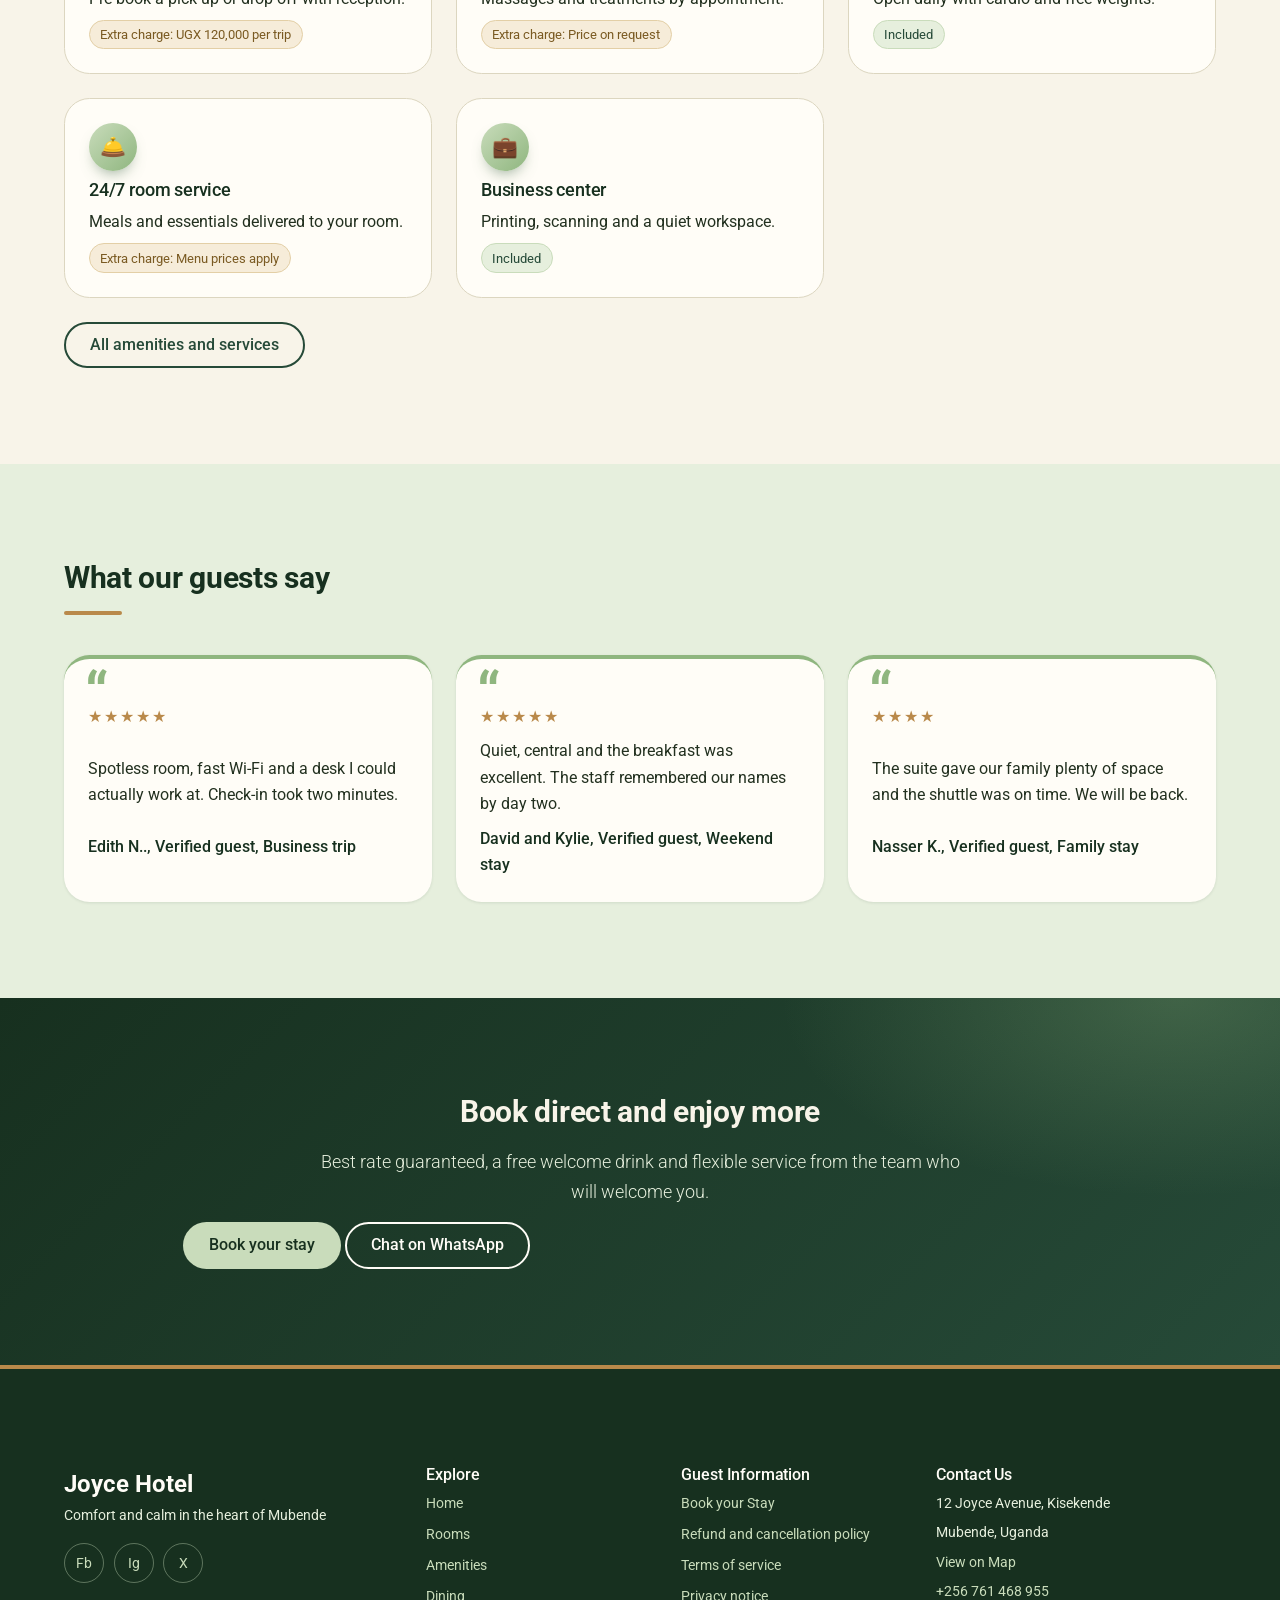
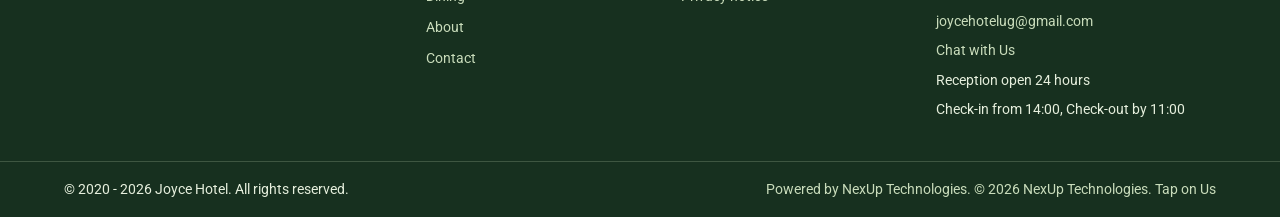
==== commit b608c23a: "Add files via upload" ====
--- a/index.html
+++ b/index.html
@@ -47,7 +47,7 @@
             </div>
             <div class="field">
               <label for="s-adults">Adults</label>
-              <input type="number" id="s-adults" name="adults" min="1" max="6" step="1" value="2" inputmode="numeric" required>
+              <input type="number" id="s-adults" name="adults" min="1" max="6" step="1" value="1" inputmode="numeric" required>
               <span class="field-error" data-error-for="adults" role="alert"></span>
             </div>
             <div class="field">
